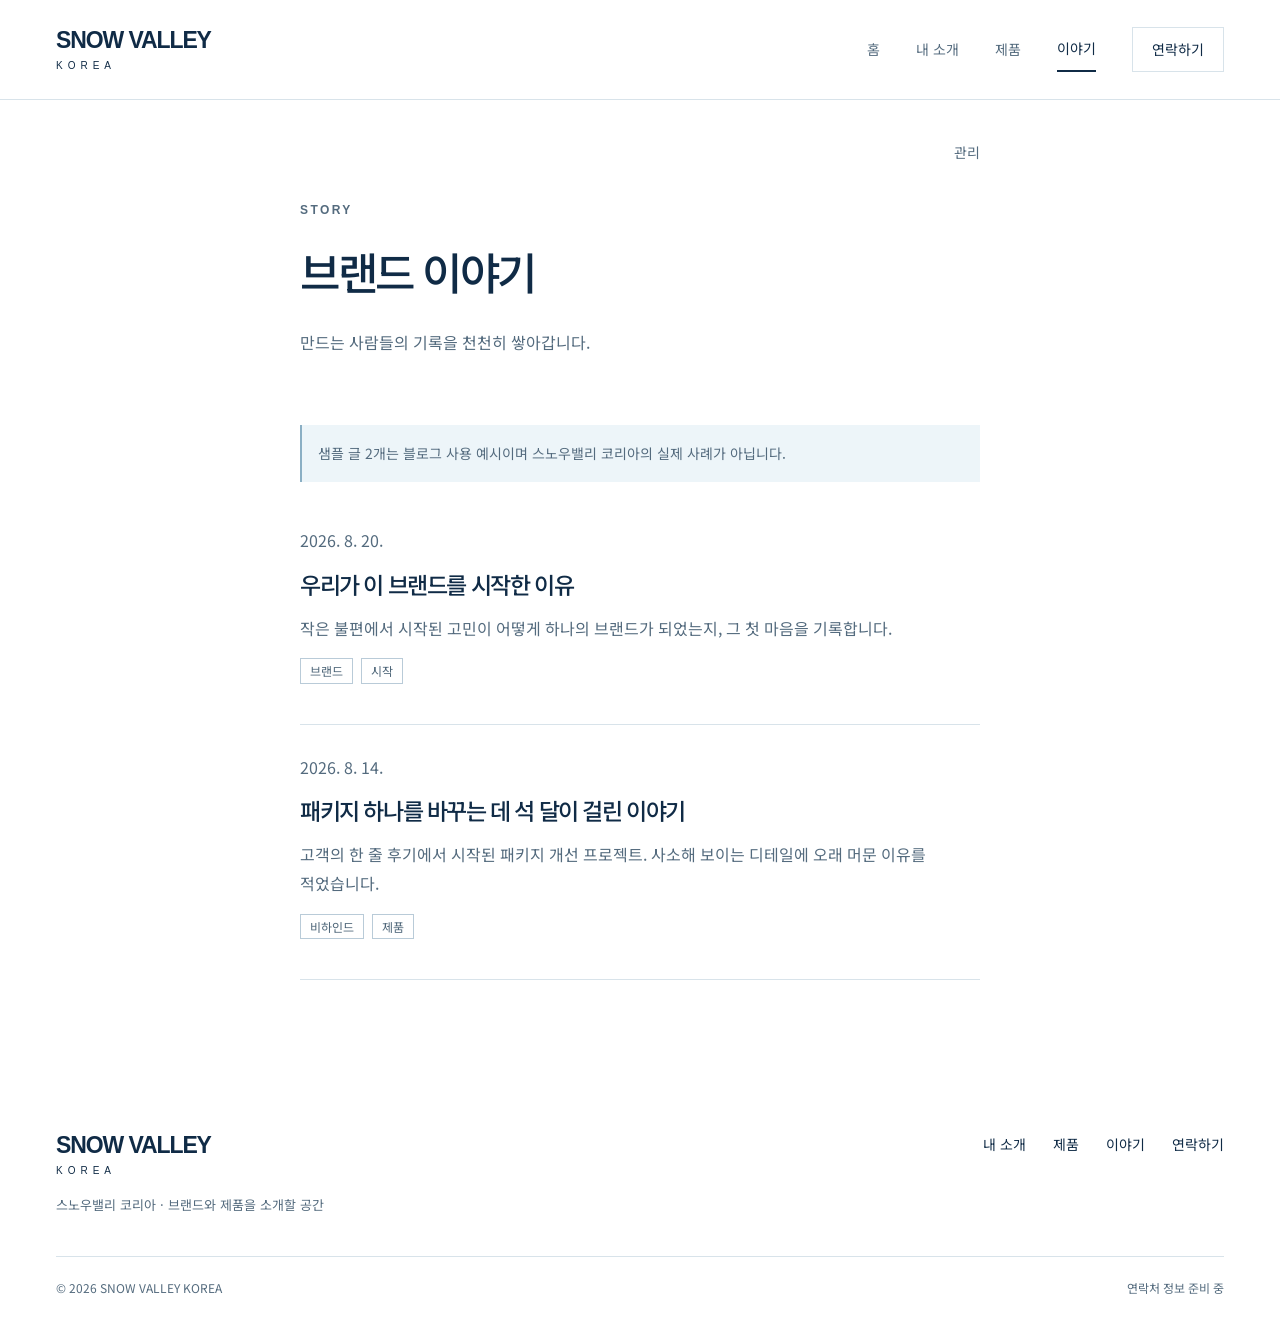
==== story/index.html @ b29c3002 "Publish 14 real products, purchase links, and integrated blog kit" ====
<!DOCTYPE html>
<html lang="ko">
<head>
<meta charset="UTF-8">
<meta name="viewport" content="width=device-width, initial-scale=1">
<title>이야기</title>
<meta name="description" content="브랜드의 이야기를 기록합니다.">
<link rel="stylesheet" href="../assets/styles.css">
<link rel="stylesheet" href="../assets/blog.css">
<script src="../assets/site.js" defer></script>
</head>
<!-- ═══════════════════════════════════════════════════════════
     이 파일은 "혼자서도 열리는" 독립 페이지입니다.
     내 사이트에 이식할 때는 아래 두 슬롯을 반드시 채우세요.
       ① HEADER 슬롯 : 홈페이지의 로고 + 네비게이션 + 모바일 메뉴를 그대로 복사
       ② FOOTER 슬롯 : 홈페이지의 푸터를 그대로 복사
     색·서체는 :root 의 CSS 변수를 홈페이지 값으로 바꾸면 됩니다.
     (본문 폭 --- .wrap 의 max-width 680px --- 은 가독성을 위해 유지 권장)
     ═══════════════════════════════════════════════════════════ -->
<body data-page="story"><a class="skip" href="#main">본문 바로가기</a><header class="header" data-header></header>

<!-- ⬇⬇⬇ ① HEADER 슬롯 — 내 홈페이지의 헤더/네비게이션을 여기에 붙여넣으세요 ⬇⬇⬇ -->
<!-- ⬆⬆⬆ ① HEADER 슬롯 끝 ⬆⬆⬆ -->

<div class="blog-wrap">
  <header class="site">
    <span aria-hidden="true"></span>
    <a class="admin-link" href="admin.html">관리</a>
  </header>
  <section class="blog-hero" id="main">
    <p class="eyebrow">Story</p>
    <h1>브랜드 이야기</h1>
    <p>만드는 사람들의 기록을 천천히 쌓아갑니다.</p>
  </section>
  <p class="notice">샘플 글 2개는 블로그 사용 예시이며 스노우밸리 코리아의 실제 사례가 아닙니다.</p><ul class="list" id="list"></ul>
</div>
<script>
(function(){
  var list = document.getElementById('list');

  function el(tag, cls, text){
    var n = document.createElement(tag);
    if (cls) n.className = cls;
    if (text != null) n.textContent = text;
    return n;
  }

  function fmtDate(s){
    var d = new Date(s + 'T00:00:00');
    if (isNaN(d)) return s || '';
    return d.getFullYear() + '. ' + (d.getMonth()+1) + '. ' + d.getDate() + '.';
  }

  function render(posts){
    if (!Array.isArray(posts) || posts.length === 0){
      var empty = el('div','empty');
      empty.appendChild(el('strong', null, '아직 올라온 글이 없습니다'));
      empty.appendChild(document.createTextNode('첫 번째 이야기를 준비하고 있어요. 곧 만나요.'));
      list.replaceWith(empty);
      return;
    }
    posts = posts.slice().sort(function(a,b){
      return String(b.date||'').localeCompare(String(a.date||''));
    });
    posts.forEach(function(p){
      var li = el('li','card');
      var a = el('a');
      a.href = p.url ? String(p.url) : 'post.html?id=' + encodeURIComponent(p.id || '');
      var t = el('time', null, fmtDate(p.date));
      t.setAttribute('datetime', String(p.date||''));
      a.appendChild(t);
      a.appendChild(el('h2', null, String(p.title || '(제목 없음)')));
      if (p.summary) a.appendChild(el('p','summary', String(p.summary)));
      if (Array.isArray(p.tags) && p.tags.length){
        var tags = el('div','tags');
        p.tags.forEach(function(tg){ tags.appendChild(el('span','tag', String(tg))); });
        a.appendChild(tags);
      }
      li.appendChild(a);
      list.appendChild(li);
    });
  }

  fetch('posts.json', {cache:'no-store'})
    .then(function(r){ if(!r.ok) throw new Error(r.status); return r.json(); })
    .then(render)
    .catch(function(){
      list.replaceWith(el('div','error','글 목록을 불러오지 못했습니다. 잠시 후 새로고침해 주세요.'));
    });
})();
</script>

<!-- ⬇⬇⬇ ② FOOTER 슬롯 — 내 홈페이지의 푸터를 여기에 붙여넣으세요 ⬇⬇⬇ -->
<!-- ⬆⬆⬆ ② FOOTER 슬롯 끝 ⬆⬆⬆ -->

<footer class="footer" data-footer></footer></body>
</html>
---- assets/styles.css ----
@import url('https://fonts.googleapis.com/css2?family=Noto+Sans+KR:wght@400;500;600;700;800&display=swap');
:root{--ink:#102b46;--muted:#546b7e;--ice:#e9f4fa;--line:#d8e3ea;--blue:#174b76;--white:#fff;--max:1280px}*{box-sizing:border-box}html{scroll-behavior:smooth}body{margin:0;color:var(--ink);background:var(--white);font-family:'Noto Sans KR',sans-serif;font-size:16px;line-height:1.8;word-break:keep-all}a{color:inherit;text-decoration:none}button{font:inherit}a,button{-webkit-tap-highlight-color:transparent}a:focus-visible,button:focus-visible{outline:3px solid #377fa5;outline-offset:5px}::selection{background:#b5d7eb}img{max-width:100%;display:block}.wrap{width:min(var(--max),calc(100% - 112px));margin:auto}.skip{position:fixed;top:-80px;left:16px;background:var(--ink);color:#fff;padding:10px 18px;z-index:100}.skip:focus{top:10px}.header{height:100px;border-bottom:1px solid var(--line);background:#fff;position:relative;z-index:10}.header-inner{height:100%;display:flex;align-items:center;justify-content:space-between;gap:30px}.brand{display:inline-flex;flex-direction:column;line-height:1.15;white-space:nowrap}.brand strong{font-family:Arial,sans-serif;font-size:23px;font-weight:800;letter-spacing:-1.1px}.brand span{font-family:Arial,sans-serif;letter-spacing:5px;font-size:10px;margin-top:7px}.nav{display:flex;gap:36px;align-items:center}.nav a{font-size:14px;color:var(--muted);padding:9px 0}.nav a[aria-current=page]{color:var(--ink);border-bottom:2px solid var(--ink)}.nav a:last-child{border:1px solid var(--line);padding:9px 19px;color:var(--ink)}.menu-toggle{display:none;border:1px solid var(--line);background:#fff;padding:7px 14px;color:var(--ink)}.eyebrow{font:600 12px/1.5 Arial,sans-serif;letter-spacing:2.4px;text-transform:uppercase;margin:0 0 24px;color:var(--muted)}h1,h2,h3,p{margin-top:0}h1{font-size:clamp(38px,4.5vw,66px);line-height:1.3;letter-spacing:-2.5px;font-weight:500;margin-bottom:28px}h2{font-size:clamp(28px,3vw,40px);letter-spacing:-1.4px;font-weight:500;line-height:1.4;margin-bottom:18px}h3{font-weight:500;letter-spacing:-.6px;font-size:22px;line-height:1.5}p{color:var(--muted)}.hero{padding:70px 0 56px}.hero-grid{display:grid;grid-template-columns:1fr 1fr;gap:64px;align-items:center}.hero-copy{padding:26px 0}.hero-copy .intro{max-width:430px;margin-bottom:32px}.button{display:inline-flex;align-items:center;justify-content:space-between;gap:35px;padding:13px 23px;border:1px solid var(--ink);background:var(--ink);color:#fff;font-size:14px;transition:background .2s,transform .2s}.button:hover{background:var(--blue);transform:translateY(-2px)}.button.light{background:transparent;color:var(--ink);border-color:#a5b7c6}.button.light:hover{background:#fff}.hero-media{background:var(--ice);min-height:460px;position:relative;display:flex;flex-direction:column;justify-content:center;align-items:center;overflow:hidden;border-radius:2px}.hero-media:before,.hero-media:after{content:'';position:absolute;width:540px;height:540px;border:1px solid #c4dce9;border-radius:50%;right:-140px;top:-230px}.hero-media:after{width:700px;height:700px;right:-220px;top:-310px}.hero-monogram{font-family:Arial,sans-serif;font-size:112px;letter-spacing:-9px;line-height:1;color:#86afc6;font-weight:400;z-index:1}.hero-media .media-word{font-family:Arial,sans-serif;letter-spacing:4px;font-size:11px;color:#4e7890;margin-top:21px;z-index:1}.media-caption{position:absolute;bottom:22px;left:25px;right:25px;display:flex;justify-content:space-between;color:#536f82;font-size:12px;gap:12px}.hero-bottom{display:flex;justify-content:space-between;margin-top:38px;border-top:1px solid var(--line);padding-top:18px;font-size:12px;color:var(--muted)}.section{padding:76px 0}.section.soft{background:#f5f9fc}.section-head{display:flex;justify-content:space-between;align-items:flex-end;gap:25px;margin-bottom:36px}.section-head h2{margin-bottom:0}.section-head .eyebrow{margin-bottom:12px}.text-link{font-size:14px;border-bottom:1px solid #8c9eac;padding-bottom:5px;white-space:nowrap}.grid{display:grid;grid-template-columns:repeat(3,minmax(0,1fr));gap:28px}.product-visual{aspect-ratio:1.15;display:flex;align-items:center;justify-content:center;background:#eaf2f7;position:relative;margin-bottom:22px;overflow:hidden}.product-card:nth-child(2) .product-visual{background:#edf0f3}.product-card:nth-child(3) .product-visual{background:#e4edf2}.product-visual .placeholder-number{font:400 66px Arial,sans-serif;letter-spacing:-3px;color:#afc2d1}.product-visual .placeholder-label{position:absolute;bottom:18px;font-size:12px;color:#5c7384;letter-spacing:1px}.product-visual img{width:100%;height:100%;object-fit:cover}.tag{font-size:12px;display:inline-block;border:1px solid #b9cbd8;color:#4d6578;padding:2px 9px;line-height:1.6;margin-bottom:12px}.product-card h3{margin-bottom:9px}.product-card p{font-size:14px;line-height:1.85;margin-bottom:18px}.inactive{font-size:14px;color:#667c8e;display:inline-block;border-top:1px solid var(--line);padding-top:12px;width:100%}.story-card{border-top:1px solid var(--ink);padding-top:24px}.story-card .category{font:12px Arial,sans-serif;letter-spacing:1px;color:var(--muted);margin-bottom:36px}.story-card h3{margin-bottom:12px}.story-card p{font-size:14px}.story-card a{display:inline-block;margin-top:8px}.cta{background:var(--ice);padding:58px 0}.cta-inner{display:flex;justify-content:space-between;align-items:center;gap:30px}.cta p{margin:0}.footer{padding:48px 0 24px}.footer-top{display:flex;justify-content:space-between;gap:32px;padding-bottom:40px}.footer-description{font-size:13px;margin:16px 0 0}.footer-links{display:flex;gap:27px;font-size:14px}.footer-bottom{border-top:1px solid var(--line);padding-top:20px;display:flex;justify-content:space-between;gap:16px;font-size:12px;color:var(--muted)}.page-intro{padding:72px 0 50px}.page-intro h1{font-size:clamp(36px,4vw,56px);margin-bottom:20px}.page-intro p:last-child{max-width:650px;margin-bottom:0}.page-rule{border-bottom:1px solid var(--line)}.about-feature{display:grid;grid-template-columns:.8fr 1.2fr;gap:80px;align-items:center}.about-feature .hero-media{min-height:370px}.prose{max-width:710px}.prose p{line-height:2}.statement{font-size:clamp(25px,3vw,38px);line-height:1.7;color:var(--ink);letter-spacing:-1px}.value{border-top:1px solid var(--line);padding-top:22px}.value .number{font:12px Arial,sans-serif;color:var(--muted);display:block;margin-bottom:24px}.value p{font-size:14px}.notice{border-left:2px solid #8bafc4;padding:4px 0 4px 20px;color:var(--muted);font-size:14px;margin-top:42px}.contact-list{border-top:1px solid var(--ink)}.contact-row{display:grid;grid-template-columns:80px 1fr 1fr;gap:24px;align-items:center;padding:32px 0;border-bottom:1px solid var(--line)}.contact-row h2{font-size:25px;margin:0}.contact-row p{margin:0;font-size:14px}.contact-row .tag{margin:0;justify-self:end}.contact-name{display:flex;flex-direction:column;gap:4px}.contact-name small{font-size:12px;color:var(--muted);letter-spacing:1px}.contact-row>a{justify-self:end}.article{max-width:710px;margin:auto;padding:65px 0 90px}.article h1{font-size:40px}.article p{line-height:2}.article .back{margin-top:40px;display:inline-block}.error-note{padding:28px;border:1px solid var(--line);color:var(--muted)}[hidden]{display:none!important}.noscript{padding:16px;background:var(--ice)}
@media(min-width:1500px){.hero{padding-top:85px}.hero-media{min-height:520px}}
@media(max-width:900px){.wrap{width:calc(100% - 56px)}.nav{gap:20px}.hero-grid{gap:32px}.hero-media{min-height:390px}.hero-monogram{font-size:90px}.grid{gap:20px}.about-feature{gap:36px}.footer-links{gap:16px}.hero-copy h1{font-size:42px}}
@media(max-width:680px){.wrap{width:calc(100% - 40px)}.header{height:80px}.brand strong{font-size:20px}.menu-toggle{display:block;font-size:14px}.nav{display:none;position:absolute;top:79px;left:0;right:0;background:#fff;flex-direction:column;align-items:stretch;padding:20px;box-shadow:0 10px 15px #102b4610;gap:5px;border-bottom:1px solid var(--line)}.nav.is-open{display:flex}.nav a{padding:12px 10px}.nav a[aria-current=page]{border-bottom:0;background:var(--ice)}.nav a:last-child{padding:12px 10px}.hero{padding:30px 0}.hero-grid{grid-template-columns:1fr;gap:28px}.hero-copy{padding:16px 0 0}.hero-copy h1{font-size:42px;letter-spacing:-2px}.hero-copy .intro{margin-bottom:24px}.eyebrow{margin-bottom:20px}.hero-media{min-height:330px}.hero-bottom{margin-top:25px;font-size:11px;gap:15px}.section{padding:52px 0}.section-head{gap:15px;margin-bottom:28px}.section-head h2{font-size:28px}.text-link{font-size:13px}.grid{grid-template-columns:1fr;gap:38px}.product-visual{aspect-ratio:1.3}.product-card h3{font-size:21px}.story-card .category{margin-bottom:23px}.cta{padding:42px 0}.cta-inner{align-items:flex-start;flex-direction:column;gap:24px}.cta h2{font-size:27px}.footer-top{flex-direction:column;gap:26px}.footer-links{flex-wrap:wrap;gap:12px 22px}.footer-bottom{flex-direction:column;gap:6px}.page-intro{padding:48px 0 34px}.page-intro h1{font-size:38px;letter-spacing:-1.5px}.about-feature{grid-template-columns:1fr;gap:32px}.about-feature .hero-media{min-height:300px}.contact-row{grid-template-columns:35px 1fr auto;gap:12px;padding:27px 0}.contact-row h2{font-size:21px}.contact-row p{font-size:12px}.contact-row .tag{font-size:11px}.article{padding:42px 0 60px}.article h1{font-size:32px}.statement{font-size:27px}}
@media(prefers-reduced-motion:reduce){html{scroll-behavior:auto}*{transition:none!important}}

/* Supplied brand intro: preserve the complete artwork at every width. */
.intro-hero{background:#fff}.intro-photo{width:100%;height:auto;display:block}.intro-mobile-copy{position:absolute;width:1px;height:1px;padding:0;margin:-1px;overflow:hidden;clip-path:inset(50%);white-space:nowrap}.intro-bar{display:flex;justify-content:space-between;align-items:center;gap:20px;padding-top:23px;padding-bottom:23px}.intro-bar>span{font:12px Arial,sans-serif;letter-spacing:2px;color:var(--muted)}
@media(max-width:680px){.intro-mobile-copy{position:static;width:calc(100% - 40px);height:auto;margin:0 auto;padding:32px 0 12px;overflow:visible;clip-path:none;white-space:normal}.intro-mobile-copy .eyebrow{font-size:11px;margin-bottom:15px}.intro-mobile-copy h1{font-size:36px;letter-spacing:-1.5px;margin-bottom:18px}.intro-mobile-copy p:last-child{font-size:15px;margin:0}.intro-bar{padding-top:20px;padding-bottom:26px}.intro-bar>span{font-size:10px;letter-spacing:1px}}

.product-visual img{object-fit:contain;padding:14px}.product-visual{background:#f1f5f8}.product-card .product-price{font-weight:600;color:var(--ink);margin-top:16px}.product-card{display:flex;flex-direction:column}.product-card .inactive{margin-top:auto}.product-visual{flex-shrink:0}
---- assets/blog.css ----
.blog-wrap{max-width:728px;margin:0 auto;padding:40px 24px 88px;min-height:60vh}.blog-wrap .site{display:flex;justify-content:flex-end}.admin-link,.back{color:var(--muted);font-size:14px}.blog-hero{padding:36px 0}.blog-hero h1{font-size:clamp(30px,6vw,44px)}.blog-wrap .list{list-style:none;padding:0}.blog-wrap .card{border-bottom:1px solid var(--line)}.blog-wrap .card>a{display:block;padding:28px 0;color:inherit;text-decoration:none}.blog-wrap h2{font-size:23px;line-height:1.5;margin:12px 0}.blog-wrap time,.blog-wrap .summary,.blog-wrap .meta{color:var(--muted)}.blog-wrap .tags{display:flex;gap:8px;flex-wrap:wrap;margin-top:12px}.blog-wrap article{padding-top:32px}.post-head h1{font-size:clamp(28px,6vw,40px);line-height:1.4;margin:16px 0}.blog-wrap .rule{border:0;border-top:1px solid var(--line);margin:32px 0}.blog-wrap .body{font-size:17px;line-height:1.95;overflow-wrap:anywhere}.blog-wrap .body p{margin-bottom:1.5em}.blog-wrap .body h2{margin-top:2em}.blog-wrap .body ul{padding-left:24px}.blog-wrap .faq{margin-top:48px}.blog-wrap details{border-top:1px solid var(--line);padding:16px 0}.blog-wrap summary{cursor:pointer;font-weight:600}.blog-wrap .pn{display:grid;grid-template-columns:1fr 1fr;gap:24px;border-top:1px solid var(--line);margin-top:48px;padding-top:24px}.blog-wrap .pn a{color:inherit}.blog-wrap .dir{font-size:13px;color:var(--muted)}.blog-wrap .sources{margin-top:32px}.blog-wrap .notice{font-size:14px;padding:16px;background:#edf5f9;margin:16px 0}.blog-wrap .empty,.blog-wrap .notfound{padding:64px 0}@media(max-width:480px){.blog-wrap{padding:28px 20px 64px}.blog-wrap .pn{grid-template-columns:1fr}}
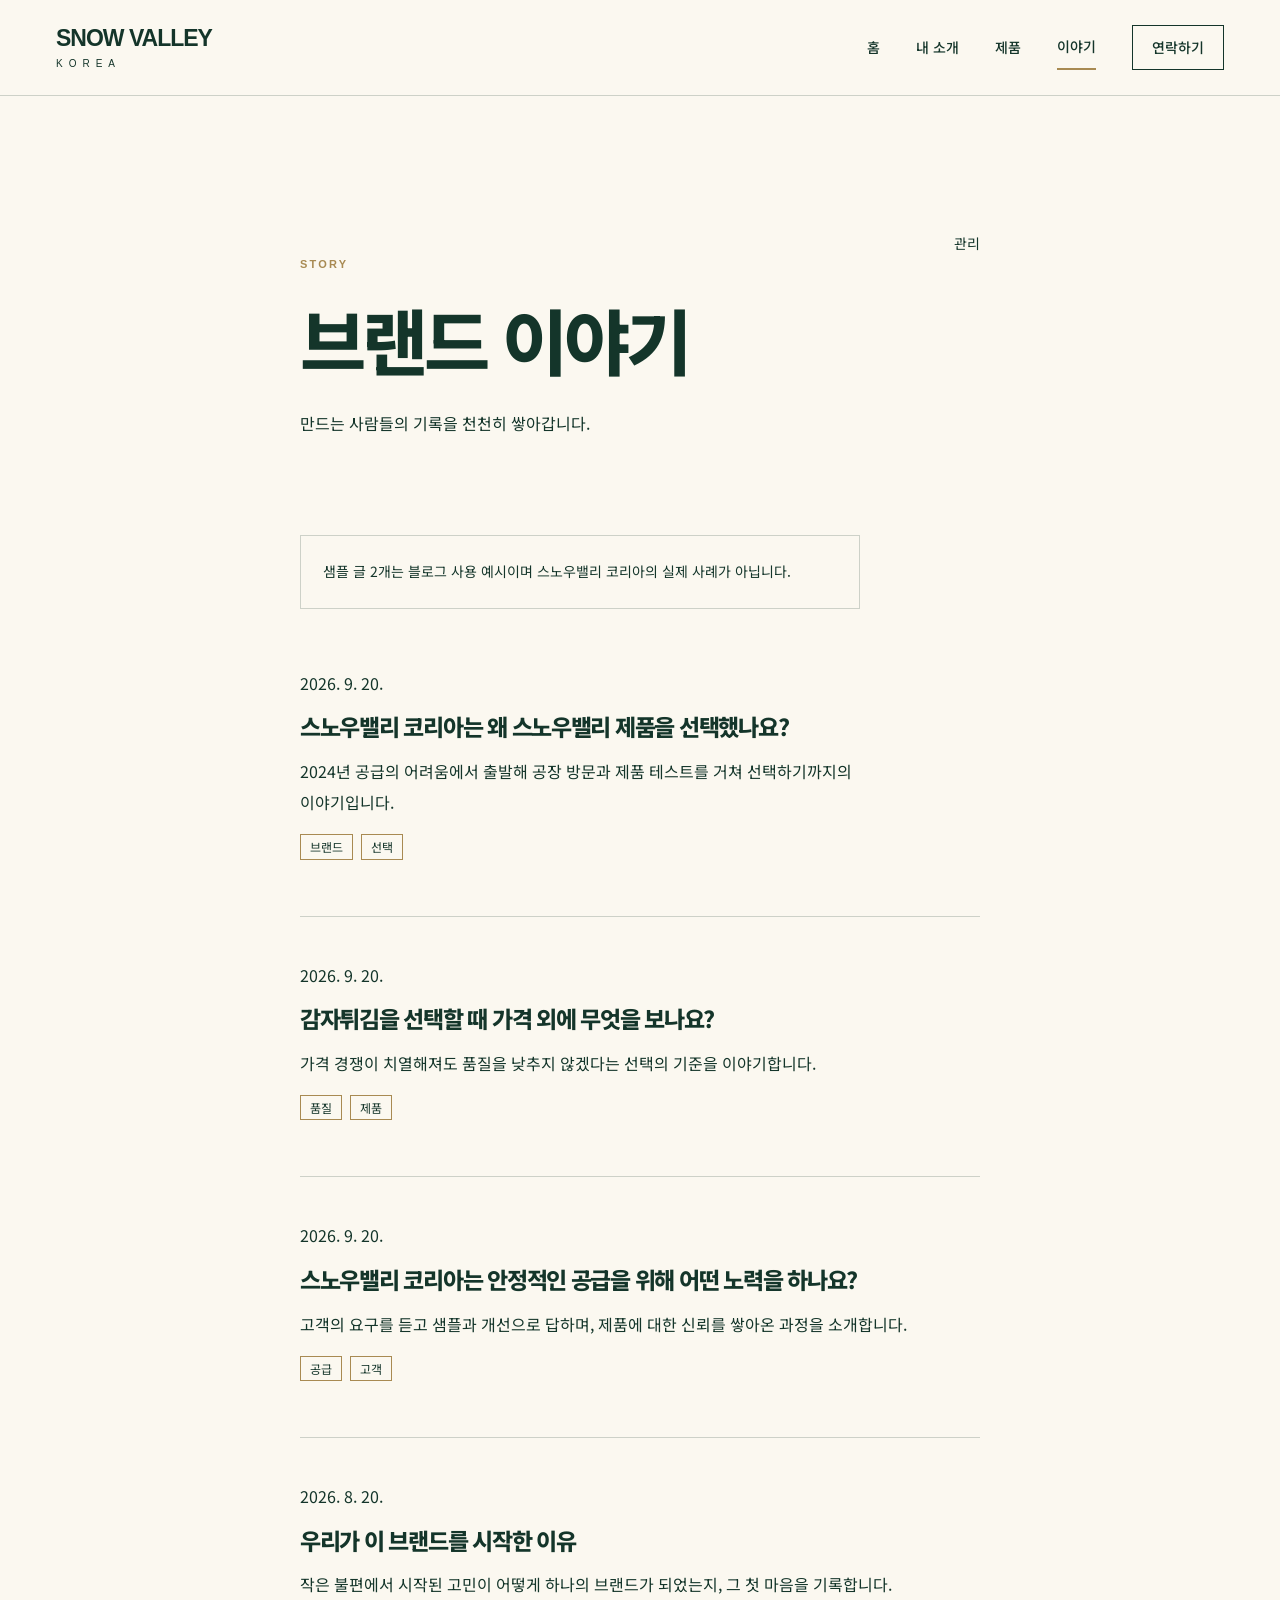
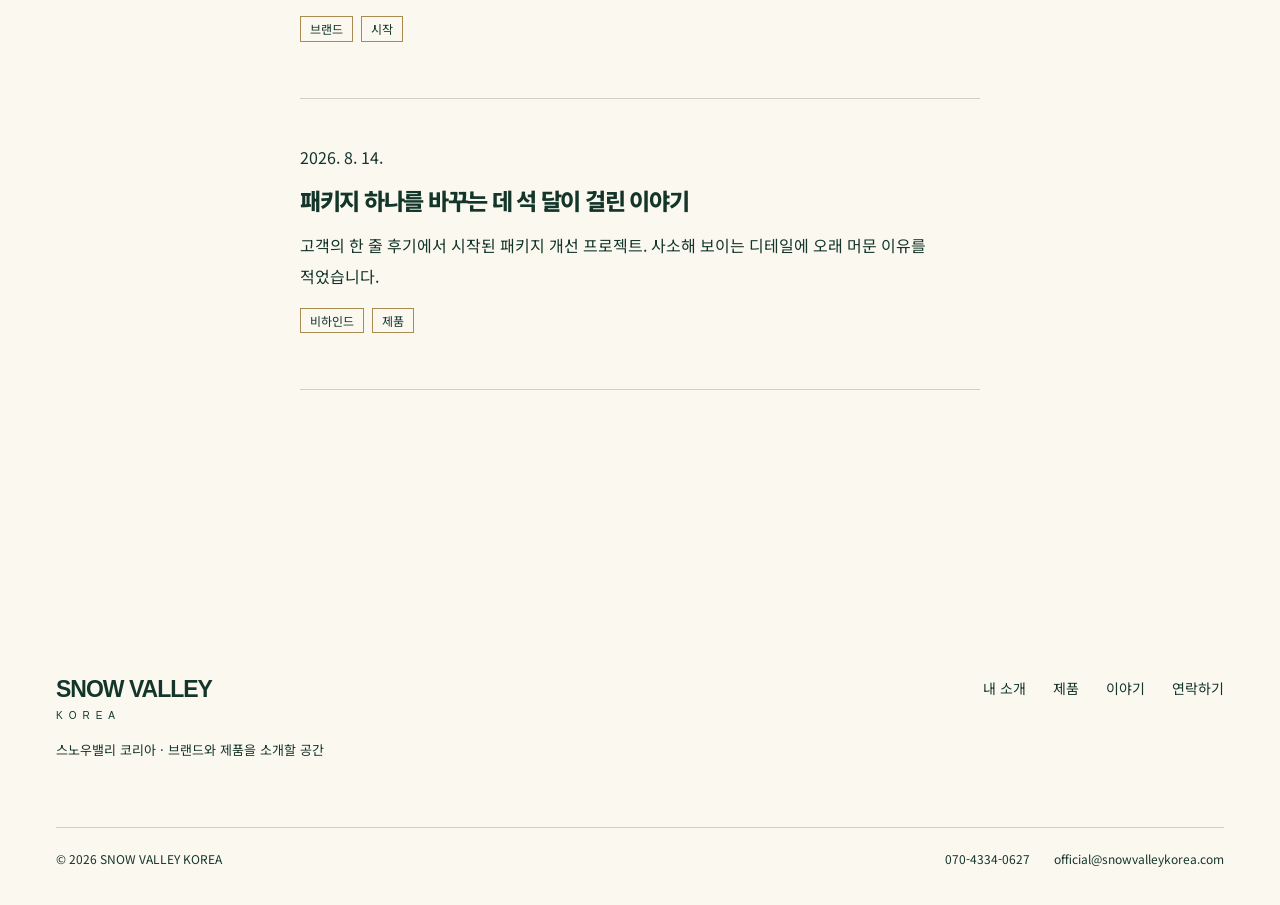
==== commit ee3269b6: "Redesign public site with ivory, forest green, and quiet luxury typography" ====
--- a/story/index.html
+++ b/story/index.html
@@ -8,6 +8,7 @@
 <link rel="stylesheet" href="../assets/styles.css">
 <link rel="stylesheet" href="../assets/blog.css">
 <script src="../assets/site.js" defer></script>
+<link rel="stylesheet" href="../assets/luxury.css">
 </head>
 <!-- ═══════════════════════════════════════════════════════════
      이 파일은 "혼자서도 열리는" 독립 페이지입니다.
--- a/assets/styles.css
+++ b/assets/styles.css
@@ -9,4 +9,6 @@
 .intro-hero{background:#fff}.intro-photo{width:100%;height:auto;display:block}.intro-mobile-copy{position:absolute;width:1px;height:1px;padding:0;margin:-1px;overflow:hidden;clip-path:inset(50%);white-space:nowrap}.intro-bar{display:flex;justify-content:space-between;align-items:center;gap:20px;padding-top:23px;padding-bottom:23px}.intro-bar>span{font:12px Arial,sans-serif;letter-spacing:2px;color:var(--muted)}
 @media(max-width:680px){.intro-mobile-copy{position:static;width:calc(100% - 40px);height:auto;margin:0 auto;padding:32px 0 12px;overflow:visible;clip-path:none;white-space:normal}.intro-mobile-copy .eyebrow{font-size:11px;margin-bottom:15px}.intro-mobile-copy h1{font-size:36px;letter-spacing:-1.5px;margin-bottom:18px}.intro-mobile-copy p:last-child{font-size:15px;margin:0}.intro-bar{padding-top:20px;padding-bottom:26px}.intro-bar>span{font-size:10px;letter-spacing:1px}}
 
-.product-visual img{object-fit:contain;padding:14px}.product-visual{background:#f1f5f8}.product-card .product-price{font-weight:600;color:var(--ink);margin-top:16px}.product-card{display:flex;flex-direction:column}.product-card .inactive{margin-top:auto}.product-visual{flex-shrink:0}
+.product-visual img{object-fit:contain;padding:14px}.product-visual{background:#f1f5f8}.product-card .product-price{font-weight:600;color:var(--ink);margin-top:16px}.product-card{display:flex;flex-direction:column}.product-card .inactive{margin-top:auto}.product-visual{flex-shrink:0}
+
+.footer-contacts{display:flex;flex-wrap:wrap;gap:12px 24px}.footer-contacts a{overflow-wrap:anywhere}.contact-button{font-size:16px;min-height:60px;white-space:normal;overflow-wrap:anywhere;text-align:center;max-width:100%}@media(max-width:680px){.contact-button{width:100%;font-size:14px;padding:20px 12px}.footer-contacts{flex-direction:column;gap:8px}}
--- a/assets/luxury.css
+++ b/assets/luxury.css
@@ -0,0 +1,9 @@
+/* Snow Valley — ivory / forest / muted gold. Photograph colours remain authentic. */
+:root{--ink:#14352A;--muted:#14352A;--ice:#FBF8F0;--line:#14352A33;--blue:#A88A52;--white:#FBF8F0;--gold:#A88A52;--max:1320px}
+html{scroll-behavior:auto}body{background:var(--white);color:var(--ink);font-weight:400}p{max-width:40em;max-width:40ic;color:var(--ink);line-height:1.95}h1,h2,h3{font-weight:800;letter-spacing:-.055em;text-wrap:balance}h1{line-height:1.16}h2{font-size:clamp(26px,3.2vw,42px);line-height:1.35}h3{font-size:22px;line-height:1.5}a:focus-visible,button:focus-visible{outline-color:var(--gold)}::selection{background:var(--gold);color:var(--white)}.header{height:96px;background:var(--white);border-bottom:1px solid var(--line)}.brand strong{font-weight:800;letter-spacing:-1px}.brand span{letter-spacing:6px}.nav a{color:var(--ink);font-weight:500}.nav a:last-child{border-color:var(--ink)}.nav a[aria-current=page]{border-color:var(--gold)}.menu-toggle{background:var(--white);border-color:var(--ink)}.eyebrow{color:var(--gold);font-size:11px;letter-spacing:.2em}.button,.button.light{border:1px solid var(--ink);background:var(--ink);color:var(--white);border-radius:0;padding:18px 28px;min-height:58px;transition:none}.button:hover,.button.light:hover{transform:none;background:var(--ink);color:var(--white)}.text-link{border-color:var(--gold);white-space:normal}.section,.story-section,.story-quote,.promise-section,.cta{padding-top:15svh;padding-bottom:15svh}.section.soft{background:var(--white)}.section-head{margin-bottom:64px}.grid{gap:64px 36px}.product-visual,.product-card:nth-child(n) .product-visual{background:transparent;border:1px solid var(--line);aspect-ratio:4/5;margin-bottom:26px}.product-visual img{object-fit:contain;padding:28px}.product-card h3{font-weight:700}.product-card p,.story-card p{font-size:15px}.product-visual .placeholder-number,.product-visual .placeholder-label{color:var(--ink)}.tag{border-color:var(--gold);color:var(--ink)}.inactive{color:var(--ink);opacity:.65}.product-card,.story-card,.blog-wrap .card{transition:transform .25s ease}.story-card{padding-top:28px}.story-card .category{color:var(--gold);margin-bottom:28px}.cta{background:var(--ink);color:var(--white)}.cta p,.cta h2{color:var(--white)}.cta .button{border-color:var(--gold);background:transparent;color:var(--white)}.footer{background:var(--white);padding-top:15svh;padding-bottom:36px}.footer-top{padding-bottom:64px}.footer-bottom{color:var(--ink)}.page-intro{padding-top:15svh;padding-bottom:15svh}.page-intro h1{font-size:clamp(42px,6vw,82px);font-weight:800}.page-intro p:last-child{max-width:36ic}.notice{border-color:var(--gold)}.founder-hero{padding-top:15svh;padding-bottom:15svh}.founder-hero h1{font-weight:800;line-height:1.25}.portrait-placeholder{background:transparent;border:1px solid var(--line)}.portrait-placeholder>span{color:var(--gold)}.story-prose{max-width:40ic}.story-label h2{font-weight:800}.story-quote{background:var(--ink);color:var(--white)}.story-quote p{color:var(--white);margin-left:auto;margin-right:auto}.story-quote blockquote{font-size:clamp(26px,3.5vw,46px);font-weight:700}.promise-copy p{margin-left:auto;margin-right:auto}.journey-list time{color:var(--gold)}.promise-line{max-width:32ic}.contact-row{grid-template-columns:50px .6fr 1.4fr;padding:44px 0}.contact-button{font-size:16px;overflow-wrap:anywhere;white-space:normal}.blog-wrap{padding-top:15svh;padding-bottom:15svh}.blog-hero{padding:0 0 64px}.blog-hero h1{font-size:clamp(42px,6vw,72px)}.blog-wrap .body{max-width:40ic}.blog-wrap .body p{max-width:40ic}.blog-wrap .notice{background:transparent;border:1px solid var(--line);padding:22px}.post-head h1{font-weight:800;line-height:1.3}.blog-wrap .card a:hover{background:transparent;transform:none}.blog-wrap .card{padding:16px 0}.blog-wrap .tag{border-radius:0}.blog-wrap .faq{margin-top:15svh}.hero-media{background:var(--white);border:1px solid var(--line)}.hero-media:before,.hero-media:after{display:none}.hero-monogram,.media-word,.media-caption{color:var(--gold)!important}.skip{background:var(--ink);color:var(--white)}
+.luxury-hero{min-height:calc(100svh - 96px);position:relative;isolation:isolate;background:var(--ink);color:var(--white);display:flex;align-items:center;overflow:hidden}.luxury-hero-photo{position:absolute;width:75%;height:100%;right:-8%;top:0;object-fit:contain;object-position:center;z-index:-3}.luxury-scrim{position:absolute;inset:0;background:linear-gradient(90deg,#14352Af5 0%,#14352Acc 30%,#14352A33 75%),linear-gradient(0deg,#14352A99,transparent 35%);z-index:-2}.luxury-hero-copy{padding-top:80px;padding-bottom:140px}.luxury-hero h1{font-size:clamp(52px,6.8vw,100px);max-width:12ic;font-weight:800;line-height:1.16;margin-bottom:32px}.luxury-hero-copy>p:not(.eyebrow){color:var(--white);font-size:17px;margin-bottom:32px}.luxury-hero .eyebrow{color:var(--white);opacity:.8}.luxury-hero .button{background:var(--white);color:var(--ink);border-color:var(--white)}.luxury-hero-bottom{position:absolute;bottom:30px;left:0;right:0;display:flex;justify-content:space-between;border-top:1px solid #FBF8F044;padding-top:20px;font:10px Arial,sans-serif;letter-spacing:2px}
+@media(hover:hover) and (prefers-reduced-motion:no-preference){.product-card:hover,.story-card:hover,.blog-wrap .card:hover{transform:translateY(-6px)}}
+@media(max-width:900px){.grid{gap:48px 24px}.luxury-hero-photo{width:95%;right:-20%}.contact-row{grid-template-columns:36px 1fr}.contact-row>a{grid-column:2;width:100%}.founder-hero{gap:40px}}
+@media(max-width:680px){.header{height:80px}.wrap{width:calc(100% - 40px)}.nav{top:79px;background:var(--white);box-shadow:none}.nav a[aria-current=page]{background:var(--ink);color:var(--white)}.luxury-hero{min-height:calc(100svh - 80px)}.luxury-hero-copy{padding:68px 0 250px}.luxury-hero h1{font-size:46px;letter-spacing:-2.5px;max-width:10ic}.luxury-hero-copy>p:not(.eyebrow){font-size:15px}.luxury-hero .eyebrow{font-size:9px}.luxury-hero-photo{width:130%;height:65%;right:-26%;top:35%;object-fit:contain}.luxury-scrim{background:linear-gradient(180deg,#14352A 0%,#14352Aee 30%,#14352A22 75%,#14352A88)}.luxury-hero-bottom{bottom:24px;font-size:8px;letter-spacing:1px}.luxury-hero-bottom span:last-child{display:none}.section-head{align-items:flex-start;flex-direction:column;gap:24px;margin-bottom:40px}.section-head h2{font-size:32px}.grid{gap:64px}.product-visual{aspect-ratio:4/5}.product-visual img{padding:22px}.section,.story-section,.story-quote,.promise-section,.cta,.page-intro,.founder-hero{padding-top:15svh;padding-bottom:15svh}.page-intro h1{font-size:44px}.founder-hero h1{font-size:38px}.story-prose p{font-size:16px}.story-quote blockquote{font-size:28px}.contact-row{grid-template-columns:24px 1fr;gap:16px}.contact-row>a{grid-column:1/-1;font-size:14px;padding:20px 12px}.footer-top{gap:36px}.footer-contacts{gap:14px}.blog-wrap{padding-top:15svh;padding-bottom:15svh}.blog-hero h1{font-size:42px}.post-head h1{font-size:32px}.blog-wrap .body{font-size:16px}.cta h2{font-size:30px}}
+@media(prefers-reduced-motion:reduce){*,*::before,*::after{animation:none!important;transition:none!important;scroll-behavior:auto!important}.product-card:hover,.story-card:hover,.blog-wrap .card:hover{transform:none!important}}
+.luxury-hero-photo{right:0;width:68%}@media(max-width:900px){.luxury-hero-photo{right:0;width:82%}}@media(max-width:680px){.luxury-hero-photo{right:0;width:100%;height:55%;top:45%}}
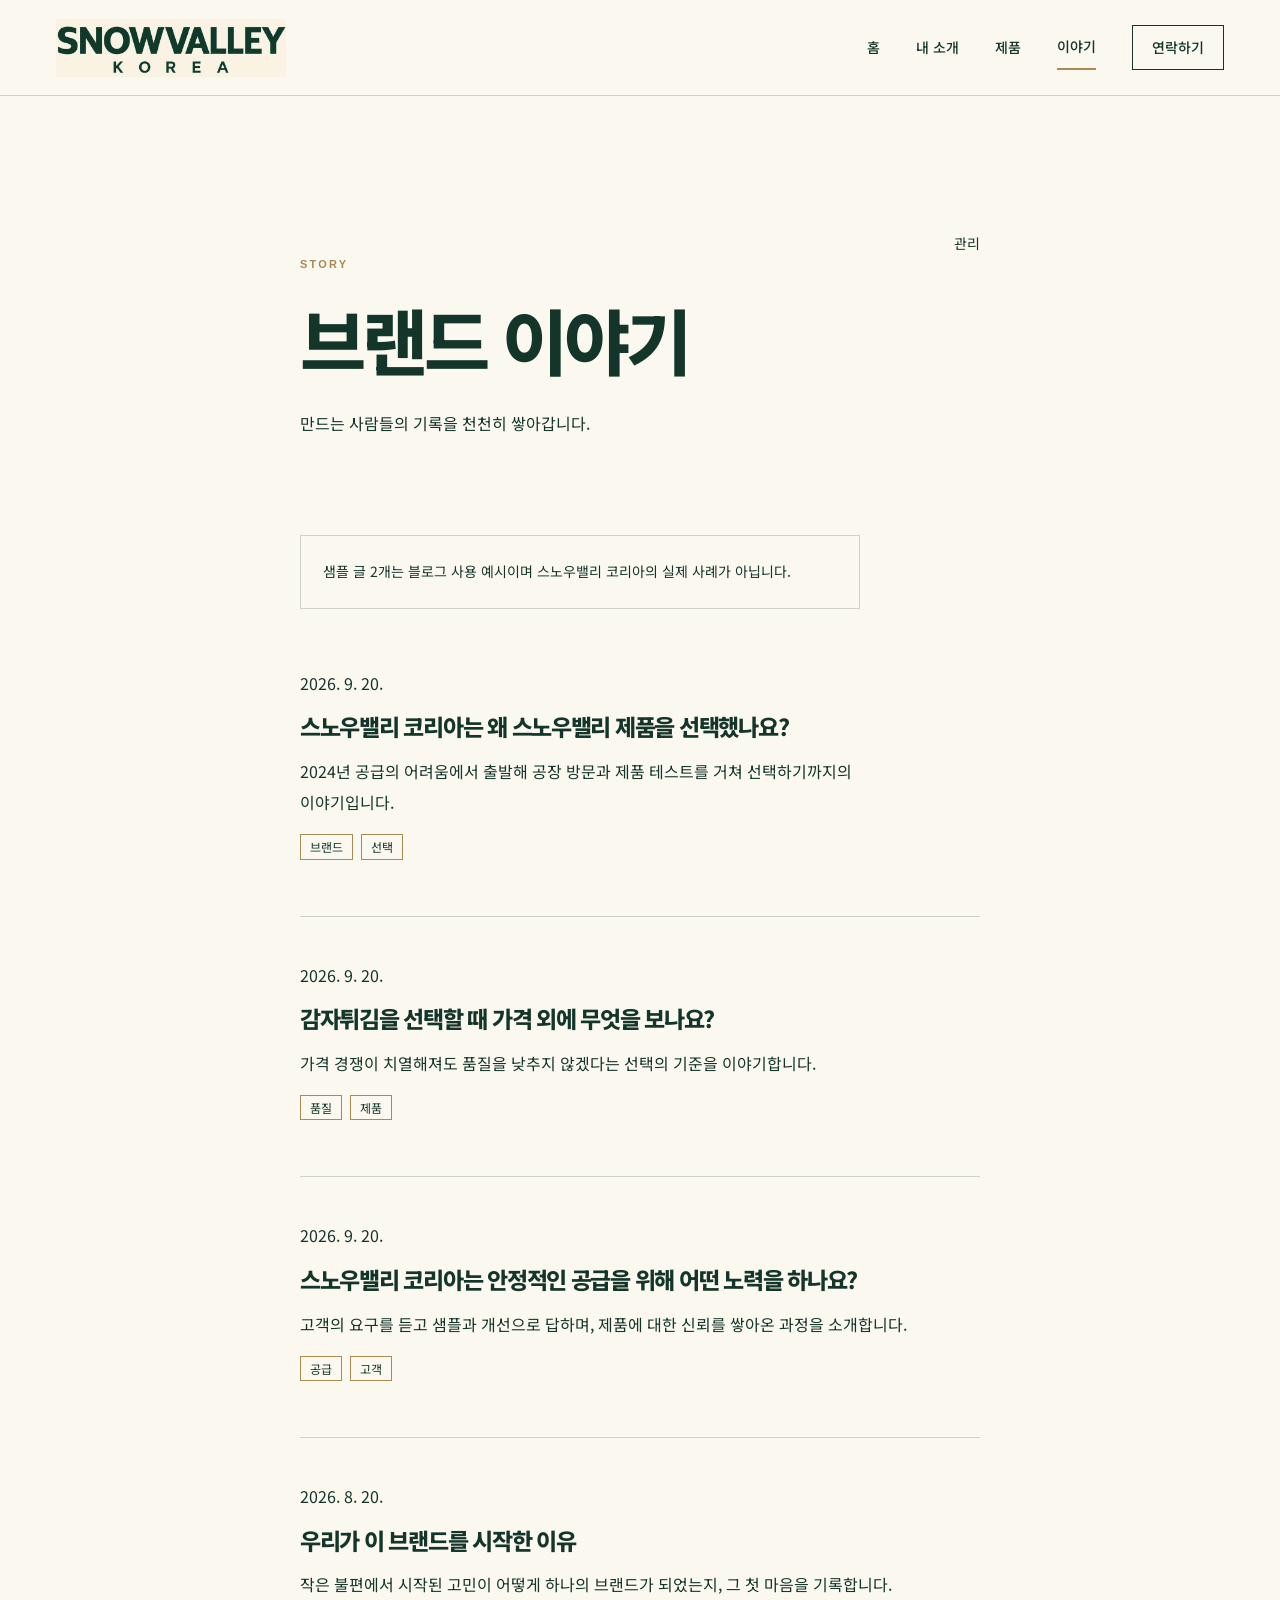
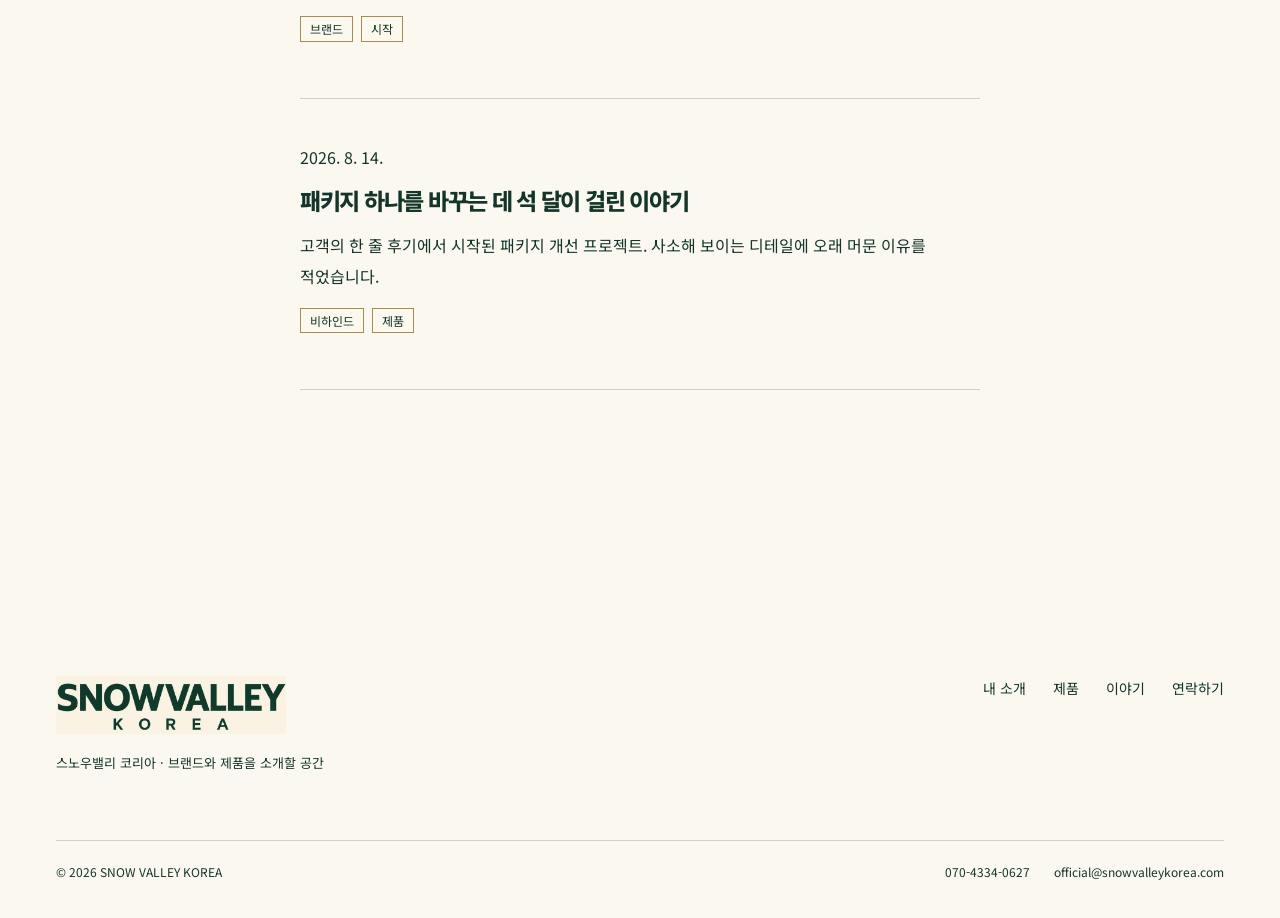
==== commit 9c8f3e86: "Apply Korea wordmark and unify original product photo backgrounds and card typography" ====
--- a/story/index.html
+++ b/story/index.html
@@ -7,8 +7,8 @@
 <meta name="description" content="브랜드의 이야기를 기록합니다.">
 <link rel="stylesheet" href="../assets/styles.css">
 <link rel="stylesheet" href="../assets/blog.css">
-<script src="../assets/site.js" defer></script>
-<link rel="stylesheet" href="../assets/luxury.css">
+<script src="../assets/site.js?v=20260920-catalog-logo" defer></script>
+<link rel="stylesheet" href="../assets/luxury.css?v=20260920-catalog-logo">
 </head>
 <!-- ═══════════════════════════════════════════════════════════
      이 파일은 "혼자서도 열리는" 독립 페이지입니다.
--- a/assets/luxury.css
+++ b/assets/luxury.css
@@ -6,4 +6,45 @@
 @media(max-width:900px){.grid{gap:48px 24px}.luxury-hero-photo{width:95%;right:-20%}.contact-row{grid-template-columns:36px 1fr}.contact-row>a{grid-column:2;width:100%}.founder-hero{gap:40px}}
 @media(max-width:680px){.header{height:80px}.wrap{width:calc(100% - 40px)}.nav{top:79px;background:var(--white);box-shadow:none}.nav a[aria-current=page]{background:var(--ink);color:var(--white)}.luxury-hero{min-height:calc(100svh - 80px)}.luxury-hero-copy{padding:68px 0 250px}.luxury-hero h1{font-size:46px;letter-spacing:-2.5px;max-width:10ic}.luxury-hero-copy>p:not(.eyebrow){font-size:15px}.luxury-hero .eyebrow{font-size:9px}.luxury-hero-photo{width:130%;height:65%;right:-26%;top:35%;object-fit:contain}.luxury-scrim{background:linear-gradient(180deg,#14352A 0%,#14352Aee 30%,#14352A22 75%,#14352A88)}.luxury-hero-bottom{bottom:24px;font-size:8px;letter-spacing:1px}.luxury-hero-bottom span:last-child{display:none}.section-head{align-items:flex-start;flex-direction:column;gap:24px;margin-bottom:40px}.section-head h2{font-size:32px}.grid{gap:64px}.product-visual{aspect-ratio:4/5}.product-visual img{padding:22px}.section,.story-section,.story-quote,.promise-section,.cta,.page-intro,.founder-hero{padding-top:15svh;padding-bottom:15svh}.page-intro h1{font-size:44px}.founder-hero h1{font-size:38px}.story-prose p{font-size:16px}.story-quote blockquote{font-size:28px}.contact-row{grid-template-columns:24px 1fr;gap:16px}.contact-row>a{grid-column:1/-1;font-size:14px;padding:20px 12px}.footer-top{gap:36px}.footer-contacts{gap:14px}.blog-wrap{padding-top:15svh;padding-bottom:15svh}.blog-hero h1{font-size:42px}.post-head h1{font-size:32px}.blog-wrap .body{font-size:16px}.cta h2{font-size:30px}}
 @media(prefers-reduced-motion:reduce){*,*::before,*::after{animation:none!important;transition:none!important;scroll-behavior:auto!important}.product-card:hover,.story-card:hover,.blog-wrap .card:hover{transform:none!important}}
-.luxury-hero-photo{right:0;width:68%}@media(max-width:900px){.luxury-hero-photo{right:0;width:82%}}@media(max-width:680px){.luxury-hero-photo{right:0;width:100%;height:55%;top:45%}}
+.luxury-hero-photo{right:0;width:68%}@media(max-width:900px){.luxury-hero-photo{right:0;width:82%}}@media(max-width:680px){.luxury-hero-photo{right:0;width:100%;height:55%;top:45%}}
+/* Consistent catalogue photography: equal frames and shared safe area. */
+.product-card .product-visual{aspect-ratio:1/1;display:grid;place-items:center;overflow:hidden;padding:6%;background:var(--white)}
+.product-card .product-visual img{width:100%;height:100%;min-width:0;min-height:0;max-width:100%;max-height:100%;object-fit:contain;padding:0}
+.product-card .product-visual img[src*="aurora-straight"]{transform:scale(1.05)}
+.product-card .product-visual img[src*="hashbrown-patties"]{transform:scale(1.03)}
+.product-card h3{min-height:3em}
+@media(max-width:680px){.product-card .product-visual{aspect-ratio:1/1}.product-card h3{min-height:0}}
+.product-card .product-visual{position:relative;padding:0;width:100%;height:auto;min-height:0}.product-card .product-visual img{position:absolute;inset:6%;width:88%;height:88%;max-width:none;max-height:none}
+
+/* One slow zoom. Safe margins retain the full pack at maximum scale. */
+.hero-actions{display:flex;gap:14px;flex-wrap:wrap}.luxury-hero .hero-secondary{background:transparent;color:var(--white);border-color:var(--white)}
+.luxury-hero-photo{right:3%;width:62%;transform-origin:center}.luxury-hero-photo.motion-enabled{animation:product-breathe 22s ease-in-out infinite alternate}
+@keyframes product-breathe{from{transform:scale(1)}to{transform:scale(1.035)}}
+.motion-toggle{color:var(--white);background:transparent;border:1px solid var(--gold);font:12px 'Noto Sans KR',sans-serif;padding:10px 16px;min-height:44px;cursor:pointer}.luxury-hero-bottom{align-items:center;gap:16px}
+@media(max-width:680px){.luxury-hero{min-height:calc(100svh - 80px);display:block;padding-bottom:90px}.luxury-hero-copy{padding:48px 0 0}.luxury-hero h1{font-size:clamp(36px,11.8vw,46px)}.hero-actions{gap:10px}.hero-actions .button{padding:14px 17px;min-height:52px;font-size:13px}.luxury-hero-photo{position:relative;inset:auto;width:92%;height:auto;margin:22px auto 0;z-index:-1;transform-origin:center}.luxury-scrim{background:linear-gradient(180deg,#14352A 0%,#14352Acc 48%,#14352A22 80%)}.luxury-hero-bottom{bottom:22px;padding-top:14px}.motion-toggle{font-size:11px;padding:8px 10px}.luxury-hero-bottom>span{max-width:16ch;line-height:1.6}}
+@media(prefers-reduced-motion:reduce){.luxury-hero-photo{animation:none!important;transform:none!important}.motion-toggle{display:none!important}}
+@media(max-width:680px){.luxury-hero{display:flex;flex-direction:column;align-items:stretch}.luxury-hero-copy{order:1}.luxury-hero-photo{order:2;flex-shrink:0}}
+
+body[data-page="home"] .product-card{display:grid;grid-template-rows:auto 3em 1fr auto;gap:18px;align-content:start}
+body[data-page="home"] .product-card .product-visual{aspect-ratio:1;background:#FBF8F0;margin:0}
+body[data-page="home"] .product-card .product-visual img{inset:5%;width:90%;height:90%;object-fit:contain;transform:none;mix-blend-mode:multiply}
+body[data-page="home"] .product-card h3{font-size:21px;line-height:1.5;min-height:0;margin:0;max-width:18ic;text-wrap:balance}
+body[data-page="home"] .product-info{max-width:26ic;min-height:116px}
+body[data-page="home"] .product-info p{font-size:14px;line-height:1.8;margin:0}
+body[data-page="home"] .product-info .product-summary{min-height:3.6em;margin-bottom:12px}
+body[data-page="home"] .product-info .product-case{opacity:.72}
+body[data-page="home"] .product-card>.text-link{justify-self:start;margin:0}
+@media(max-width:680px){body[data-page="home"] .product-card{grid-template-rows:auto auto auto auto;gap:18px}body[data-page="home"] .product-card h3{max-width:100%}body[data-page="home"] .product-info{min-height:0}body[data-page="home"] .product-info .product-summary{min-height:0}}
+
+.product-card .product-visual{background:#FBF8F0;aspect-ratio:1/1;border-color:var(--line)}
+.product-visual .catalog-photo{position:absolute;inset:0;width:100%;height:100%;display:block}
+.product-card{display:grid;grid-template-rows:auto 3em 1fr auto;gap:18px;align-content:start}
+.product-card .product-visual{margin:0}.product-card h3{font-size:21px;line-height:1.5;min-height:0;margin:0;max-width:18ic;text-wrap:balance}
+.product-info{max-width:26ic;min-height:116px}.product-info p{font-size:14px;line-height:1.8;margin:0}.product-info .product-summary{min-height:3.6em;margin-bottom:12px}.product-info .product-case{opacity:.72}.product-card>.text-link{justify-self:start;margin:0}.product-card>.inactive{align-self:end}
+@media(max-width:680px){.product-card{grid-template-rows:auto auto auto auto;gap:18px}.product-card h3{max-width:100%}.product-info{min-height:0}.product-info .product-summary{min-height:0}}
+
+.brand-wordmark{position:relative;display:block;width:230px;height:58px;overflow:hidden;flex-shrink:0}
+.brand-wordmark img{position:absolute;left:50%;top:50%;width:360px;height:120px;max-width:none;transform:translate(-50%,-50%);mix-blend-mode:multiply}
+.product-card .product-visual{aspect-ratio:1!important;align-self:start}.product-card .product-visual img{mix-blend-mode:normal!important}
+.product-card>.text-link,.product-card>.inactive{height:38px;display:flex;align-items:center;padding:0;border-top:0;border-bottom:1px solid var(--line);margin:0}
+@media(max-width:680px){.brand-wordmark{width:200px;height:52px}.brand-wordmark img{width:312px;height:104px}}
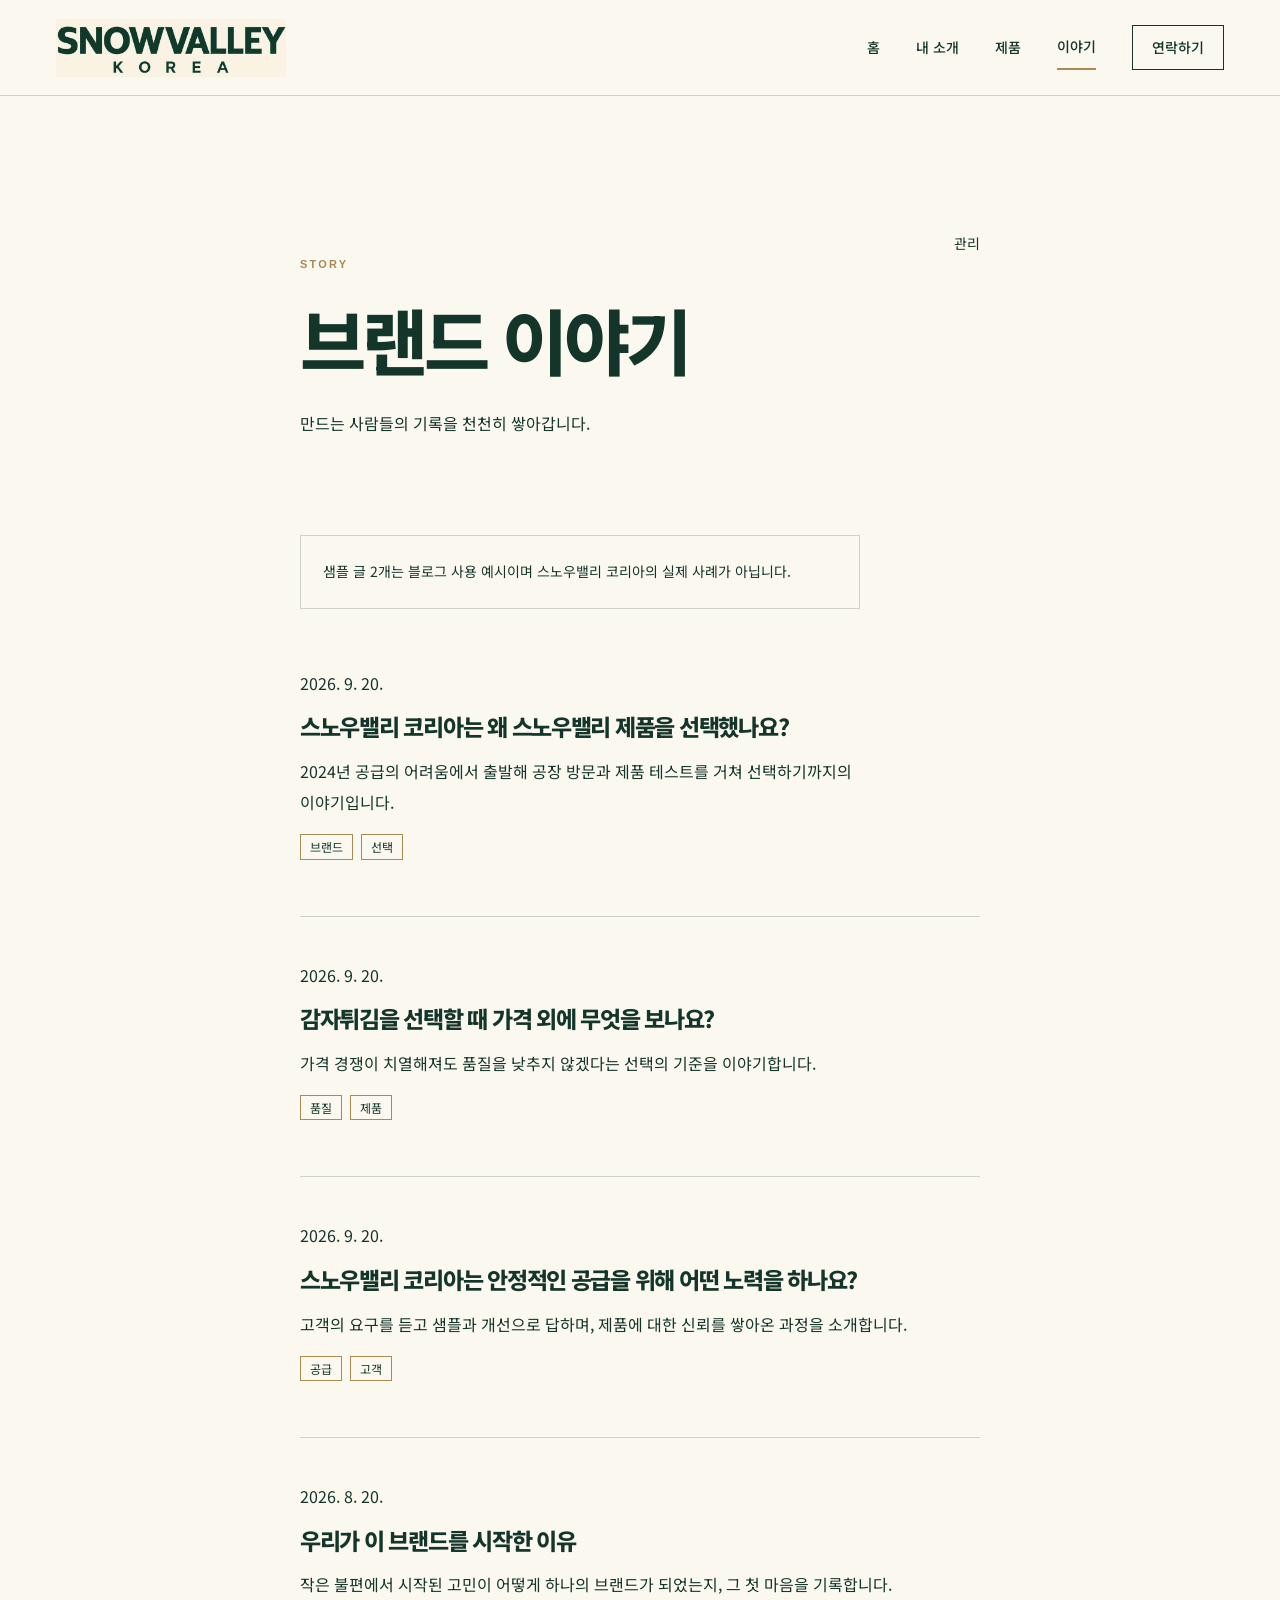
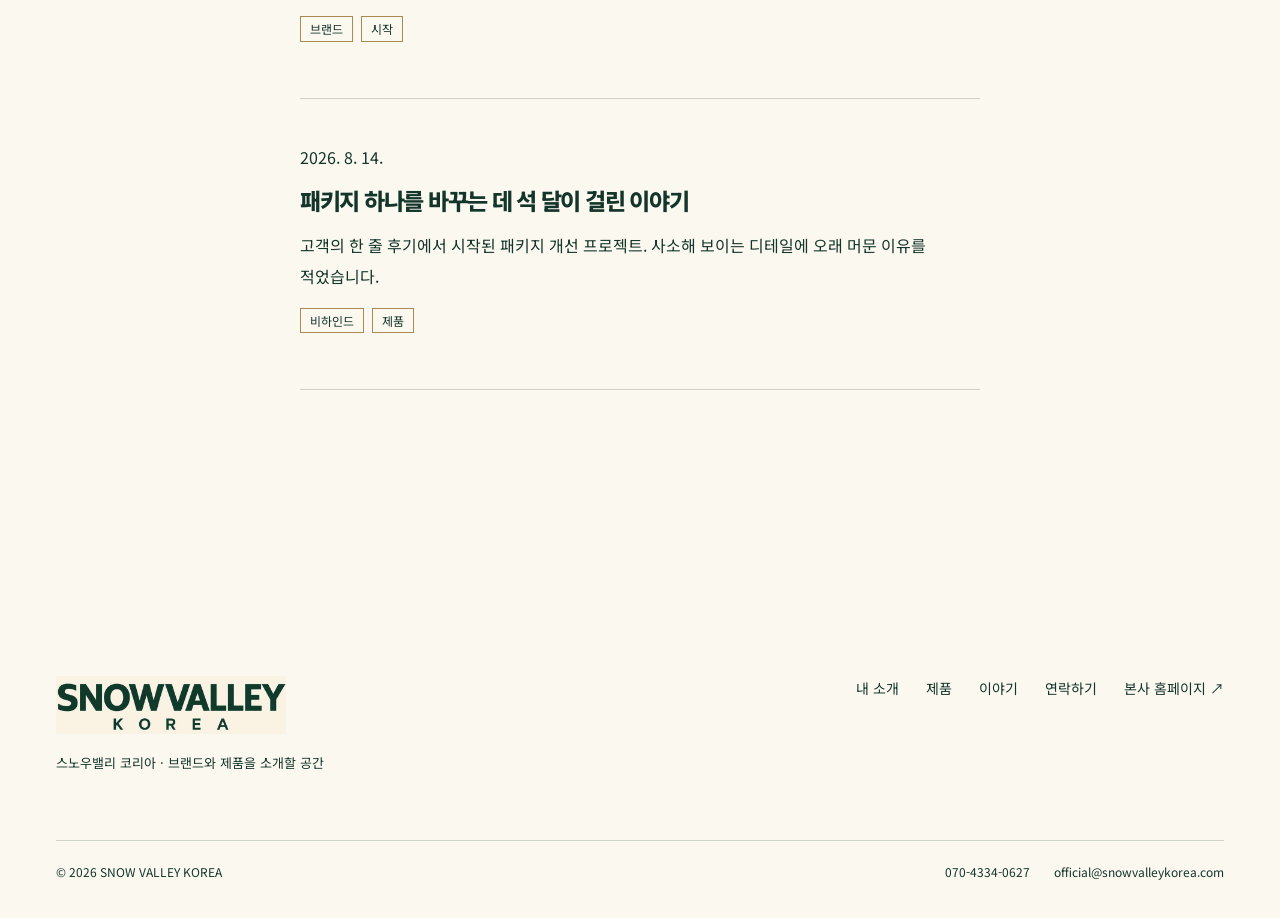
==== commit bc08c113: "Soften product photo backgrounds and link verified headquarters resources" ====
--- a/story/index.html
+++ b/story/index.html
@@ -7,8 +7,8 @@
 <meta name="description" content="브랜드의 이야기를 기록합니다.">
 <link rel="stylesheet" href="../assets/styles.css">
 <link rel="stylesheet" href="../assets/blog.css">
-<script src="../assets/site.js?v=20260920-catalog-logo" defer></script>
-<link rel="stylesheet" href="../assets/luxury.css?v=20260920-catalog-logo">
+<script src="../assets/site.js?v=20260920-soft-background" defer></script>
+<link rel="stylesheet" href="../assets/luxury.css?v=20260920-soft-background">
 </head>
 <!-- ═══════════════════════════════════════════════════════════
      이 파일은 "혼자서도 열리는" 독립 페이지입니다.
--- a/assets/luxury.css
+++ b/assets/luxury.css
@@ -47,4 +47,8 @@
 .brand-wordmark img{position:absolute;left:50%;top:50%;width:360px;height:120px;max-width:none;transform:translate(-50%,-50%);mix-blend-mode:multiply}
 .product-card .product-visual{aspect-ratio:1!important;align-self:start}.product-card .product-visual img{mix-blend-mode:normal!important}
 .product-card>.text-link,.product-card>.inactive{height:38px;display:flex;align-items:center;padding:0;border-top:0;border-bottom:1px solid var(--line);margin:0}
-@media(max-width:680px){.brand-wordmark{width:200px;height:52px}.brand-wordmark img{width:312px;height:104px}}
+@media(max-width:680px){.brand-wordmark{width:200px;height:52px}.brand-wordmark img{width:312px;height:104px}}
+
+.headquarters-grid{display:grid;grid-template-columns:1fr 1fr;gap:64px}.headquarters-links{display:flex;flex-direction:column}.headquarters-links a{display:flex;justify-content:space-between;gap:20px;border-bottom:1px solid var(--line);padding:22px 0;font-weight:600}.headquarters-links span{font-size:12px;font-weight:400;white-space:nowrap}.footer-links{flex-wrap:wrap}@media(max-width:680px){.headquarters-grid{grid-template-columns:1fr;gap:32px}.headquarters-links a{font-size:14px;gap:12px}}
+
+.product-card .product-visual,body[data-page="home"] .product-card .product-visual{background:radial-gradient(ellipse at center,#ecebe5 0%,#d4d5ce 100%);border:0}
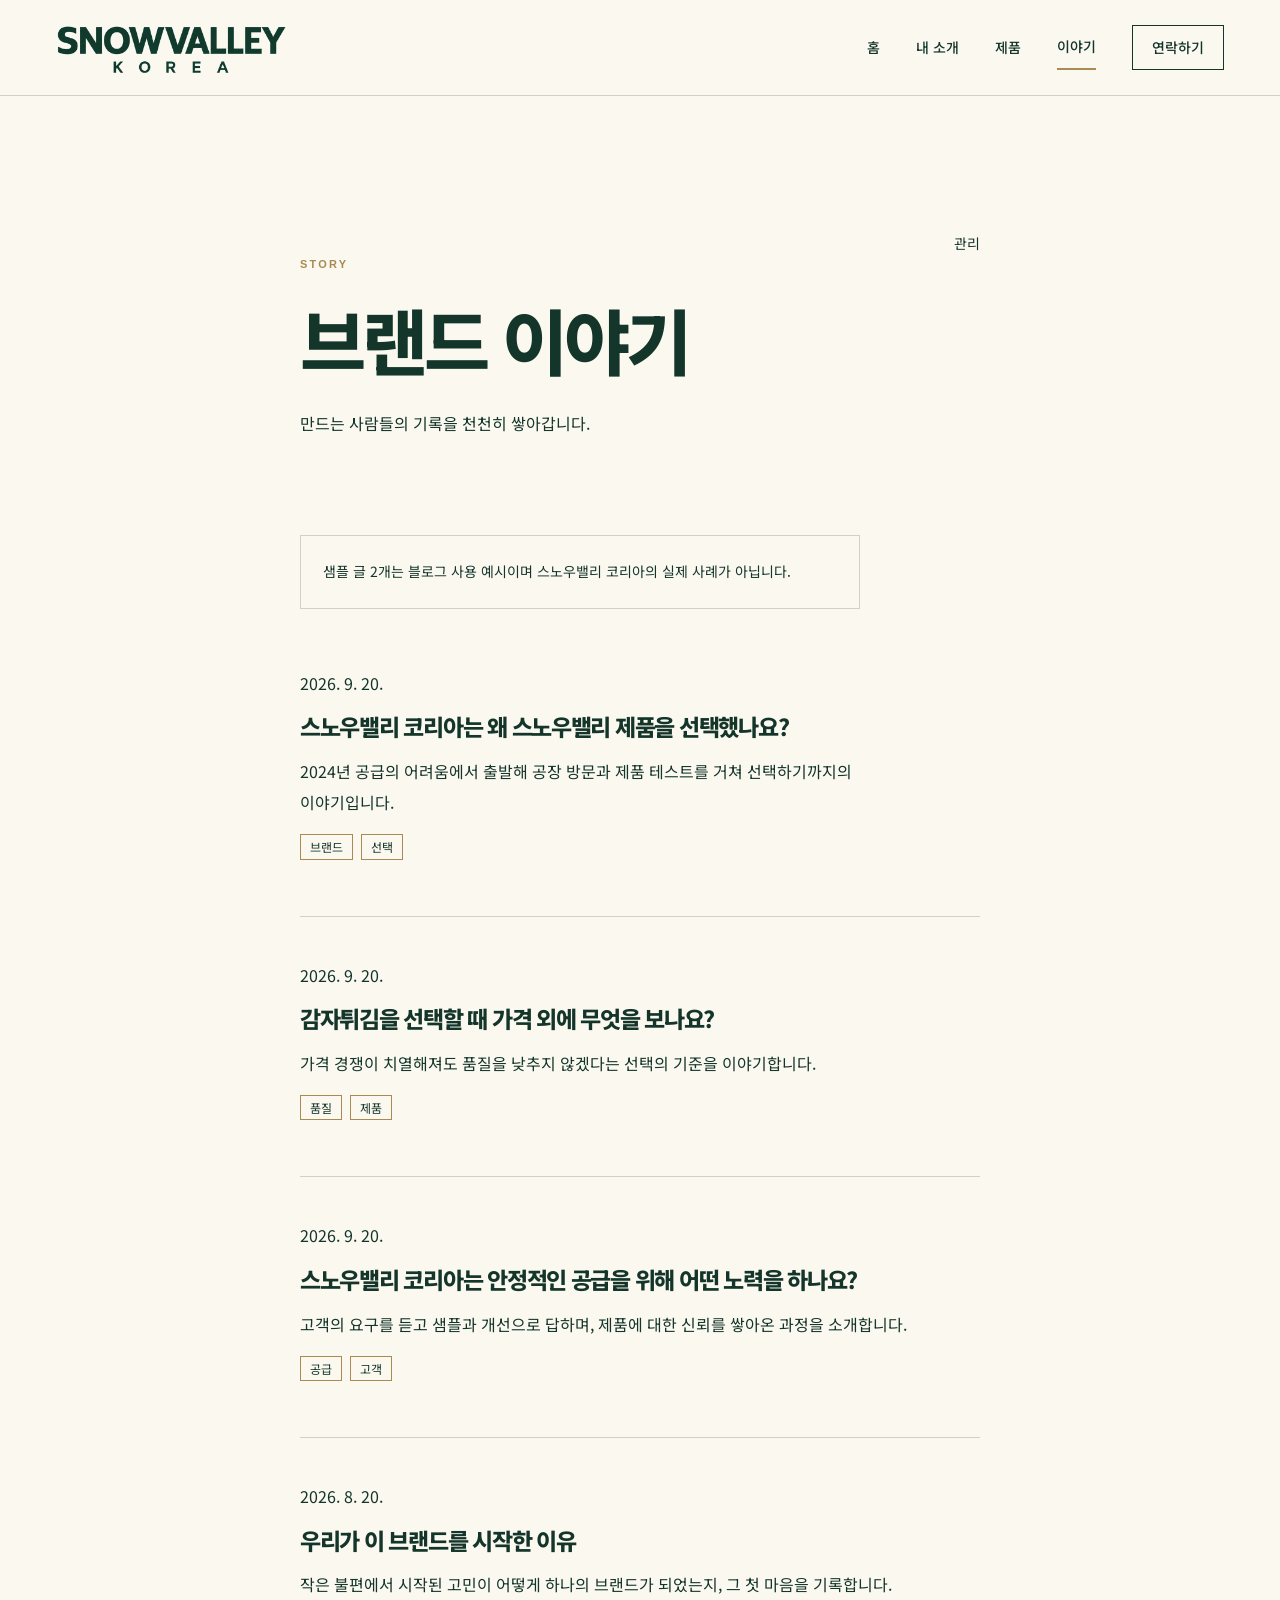
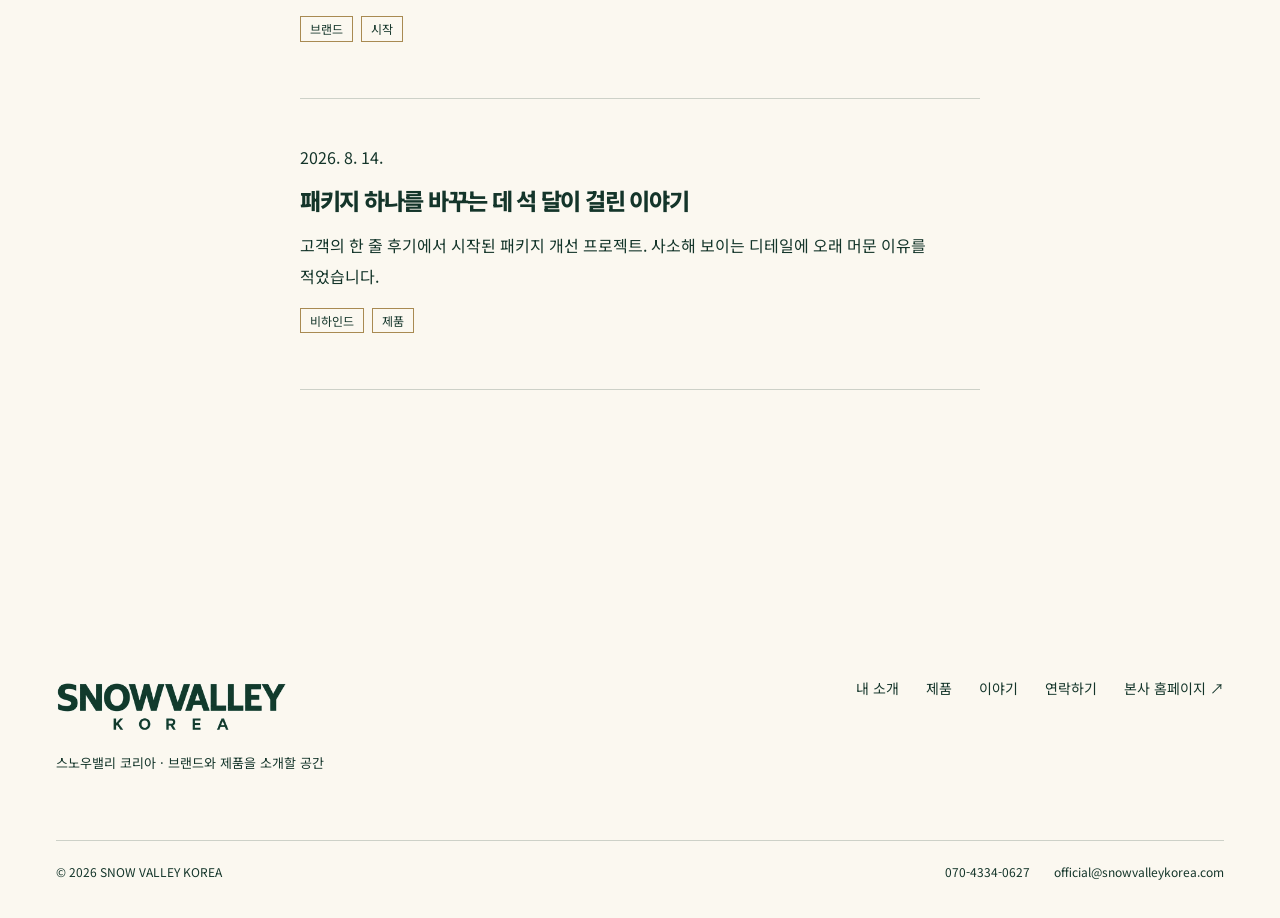
==== commit 7e41b974: "Use supplied harvest footage in hero and blend wordmark background" ====
--- a/story/index.html
+++ b/story/index.html
@@ -7,8 +7,8 @@
 <meta name="description" content="브랜드의 이야기를 기록합니다.">
 <link rel="stylesheet" href="../assets/styles.css">
 <link rel="stylesheet" href="../assets/blog.css">
-<script src="../assets/site.js?v=20260920-soft-background" defer></script>
-<link rel="stylesheet" href="../assets/luxury.css?v=20260920-soft-background">
+<script src="../assets/site.js?v=20260920-harvest" defer></script>
+<link rel="stylesheet" href="../assets/luxury.css?v=20260920-harvest">
 </head>
 <!-- ═══════════════════════════════════════════════════════════
      이 파일은 "혼자서도 열리는" 독립 페이지입니다.
--- a/assets/luxury.css
+++ b/assets/luxury.css
@@ -51,4 +51,10 @@
 
 .headquarters-grid{display:grid;grid-template-columns:1fr 1fr;gap:64px}.headquarters-links{display:flex;flex-direction:column}.headquarters-links a{display:flex;justify-content:space-between;gap:20px;border-bottom:1px solid var(--line);padding:22px 0;font-weight:600}.headquarters-links span{font-size:12px;font-weight:400;white-space:nowrap}.footer-links{flex-wrap:wrap}@media(max-width:680px){.headquarters-grid{grid-template-columns:1fr;gap:32px}.headquarters-links a{font-size:14px;gap:12px}}
 
-.product-card .product-visual,body[data-page="home"] .product-card .product-visual{background:radial-gradient(ellipse at center,#ecebe5 0%,#d4d5ce 100%);border:0}
+.product-card .product-visual,body[data-page="home"] .product-card .product-visual{background:radial-gradient(ellipse at center,#ecebe5 0%,#d4d5ce 100%);border:0}
+
+.harvest-video{position:absolute;inset:0;width:100%;height:100%;object-fit:cover;object-position:center;z-index:-3;background:var(--ink)}
+.luxury-hero:has(.harvest-video){background:var(--ink)}
+.luxury-hero:has(.harvest-video) .luxury-scrim{background:linear-gradient(90deg,#14352Ae8 0%,#14352Aa6 55%,#14352A55 100%)}
+@media(max-width:680px){.luxury-hero:has(.harvest-video){justify-content:center;min-height:calc(100svh - 80px);padding-bottom:110px}.luxury-hero:has(.harvest-video) .luxury-hero-copy{padding-top:48px;padding-bottom:48px}.harvest-video{object-position:55% center}.luxury-hero:has(.harvest-video) .luxury-scrim{background:#14352Ab8}}
+.brand-wordmark img{mix-blend-mode:darken}.brand-wordmark{background:transparent}
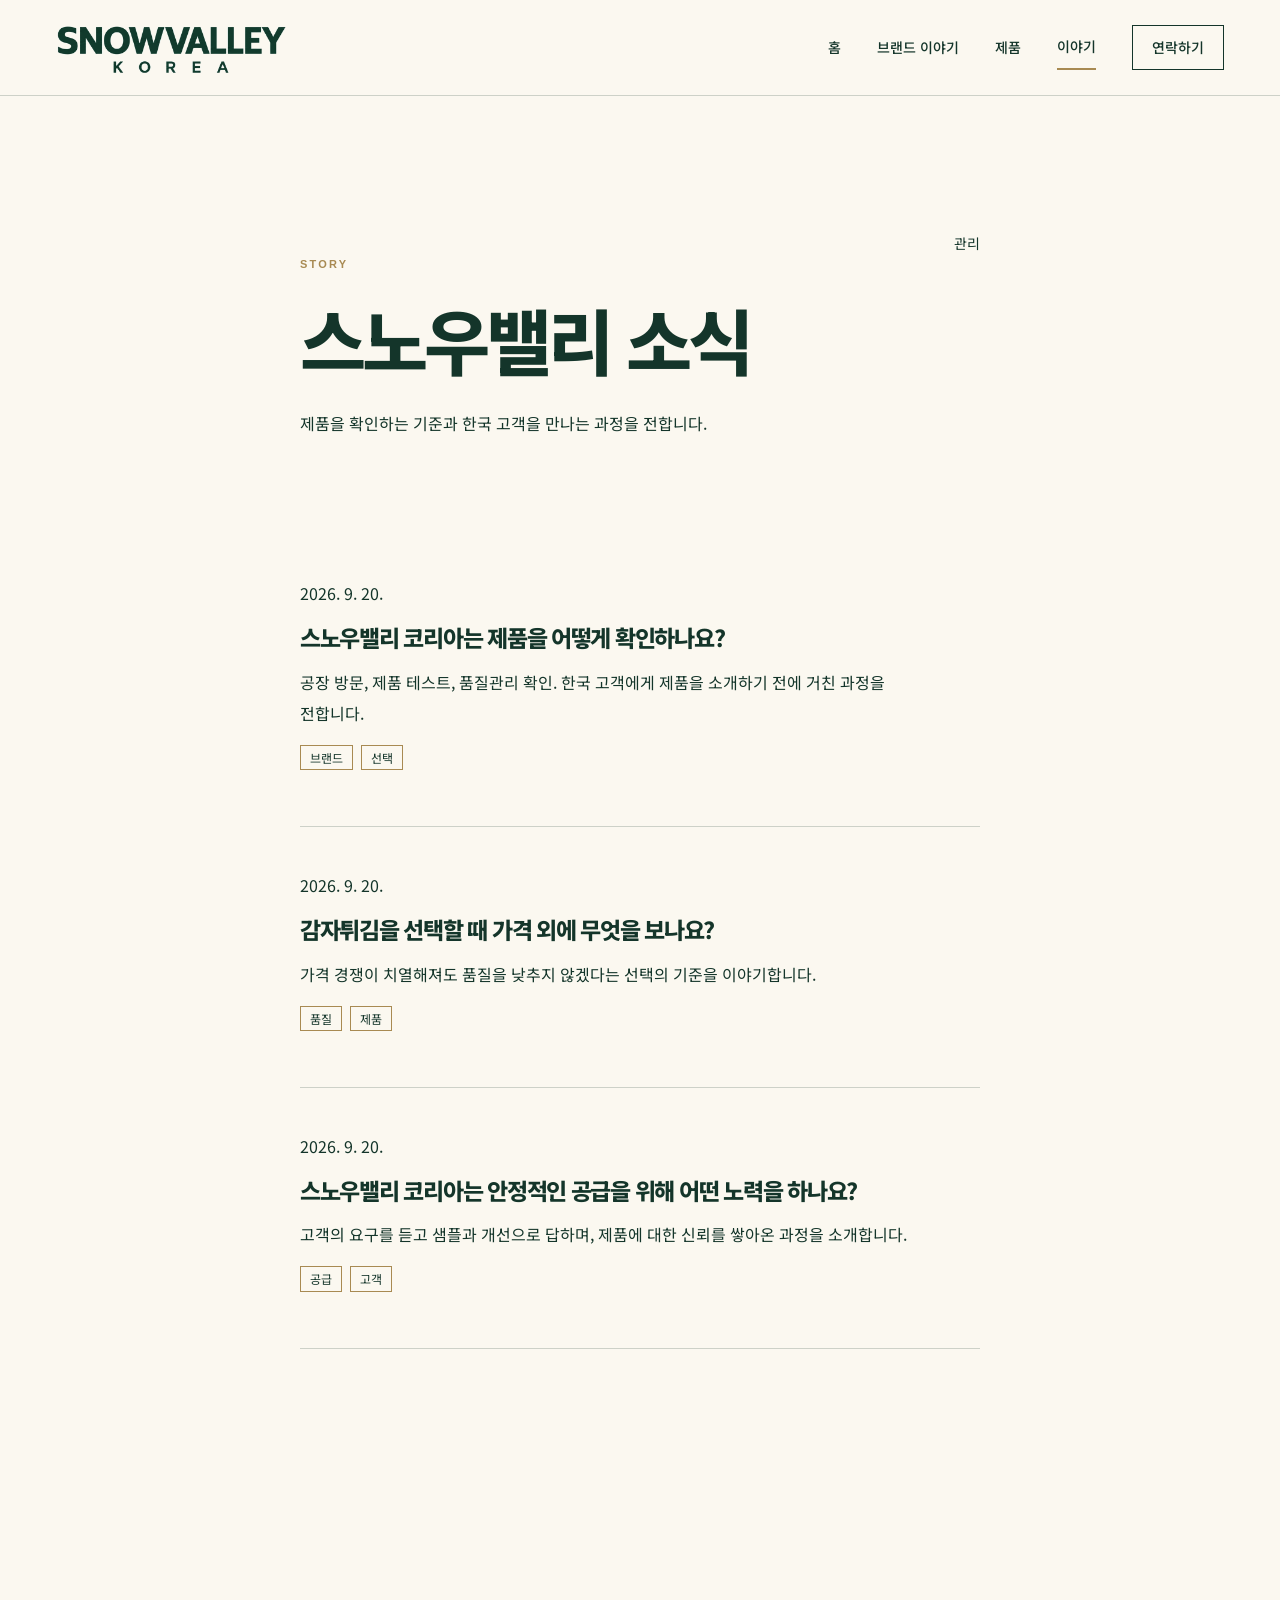
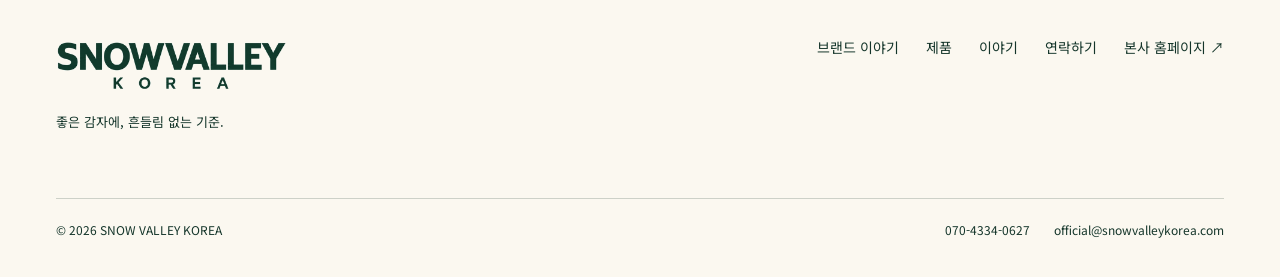
==== commit a2f2b910: "Refocus brand story and presentation on Snowvalley Korea" ====
--- a/story/index.html
+++ b/story/index.html
@@ -7,8 +7,8 @@
 <meta name="description" content="브랜드의 이야기를 기록합니다.">
 <link rel="stylesheet" href="../assets/styles.css">
 <link rel="stylesheet" href="../assets/blog.css">
-<script src="../assets/site.js?v=20260920-harvest" defer></script>
-<link rel="stylesheet" href="../assets/luxury.css?v=20260920-harvest">
+<script src="../assets/site.js?v=20260920-brand" defer></script>
+<link rel="stylesheet" href="../assets/luxury.css?v=20260920-brand">
 </head>
 <!-- ═══════════════════════════════════════════════════════════
      이 파일은 "혼자서도 열리는" 독립 페이지입니다.
@@ -30,10 +30,10 @@
   </header>
   <section class="blog-hero" id="main">
     <p class="eyebrow">Story</p>
-    <h1>브랜드 이야기</h1>
-    <p>만드는 사람들의 기록을 천천히 쌓아갑니다.</p>
+    <h1>스노우밸리 소식</h1>
+    <p>제품을 확인하는 기준과 한국 고객을 만나는 과정을 전합니다.</p>
   </section>
-  <p class="notice">샘플 글 2개는 블로그 사용 예시이며 스노우밸리 코리아의 실제 사례가 아닙니다.</p><ul class="list" id="list"></ul>
+  <ul class="list" id="list"></ul>
 </div>
 <script>
 (function(){
--- a/assets/luxury.css
+++ b/assets/luxury.css
@@ -57,4 +57,16 @@
 .luxury-hero:has(.harvest-video){background:var(--ink)}
 .luxury-hero:has(.harvest-video) .luxury-scrim{background:linear-gradient(90deg,#14352Ae8 0%,#14352Aa6 55%,#14352A55 100%)}
 @media(max-width:680px){.luxury-hero:has(.harvest-video){justify-content:center;min-height:calc(100svh - 80px);padding-bottom:110px}.luxury-hero:has(.harvest-video) .luxury-hero-copy{padding-top:48px;padding-bottom:48px}.harvest-video{object-position:55% center}.luxury-hero:has(.harvest-video) .luxury-scrim{background:#14352Ab8}}
-.brand-wordmark img{mix-blend-mode:darken}.brand-wordmark{background:transparent}
+.brand-wordmark img{mix-blend-mode:darken}.brand-wordmark{background:transparent}
+.product-card:nth-child(n) .product-visual{background:radial-gradient(ellipse at center,#ecebe5 0%,#d4d5ce 100%);border:0}
+
+/* Brand-led introduction */
+.brand-intro{padding-block:max(80px,15svh);border-bottom:1px solid var(--line)}
+.brand-intro h1{max-width:18ch;font-size:clamp(36px,5vw,68px);line-height:1.25;letter-spacing:-.045em;word-break:keep-all}
+.brand-intro-lead{max-width:40ic;font-size:19px;line-height:1.9;margin-block:32px 64px}
+.brand-pillars{display:grid;grid-template-columns:repeat(3,minmax(0,1fr));gap:36px}
+.brand-pillars>div{border-top:1px solid #A88A52;padding-top:24px}
+.brand-pillars span{font-size:11px;letter-spacing:.12em;color:#14352A}
+.brand-pillars h2{font-size:23px;margin:18px 0 12px;line-height:1.4}
+.brand-pillars p{font-size:15px;max-width:26ic;line-height:1.8;margin:0}
+@media(max-width:680px){.brand-intro h1{font-size:36px}.brand-intro-lead{font-size:16px;margin-bottom:44px}.brand-pillars{grid-template-columns:1fr;gap:28px}.brand-pillars h2{font-size:21px}.brand-pillars p{max-width:40ic}}
